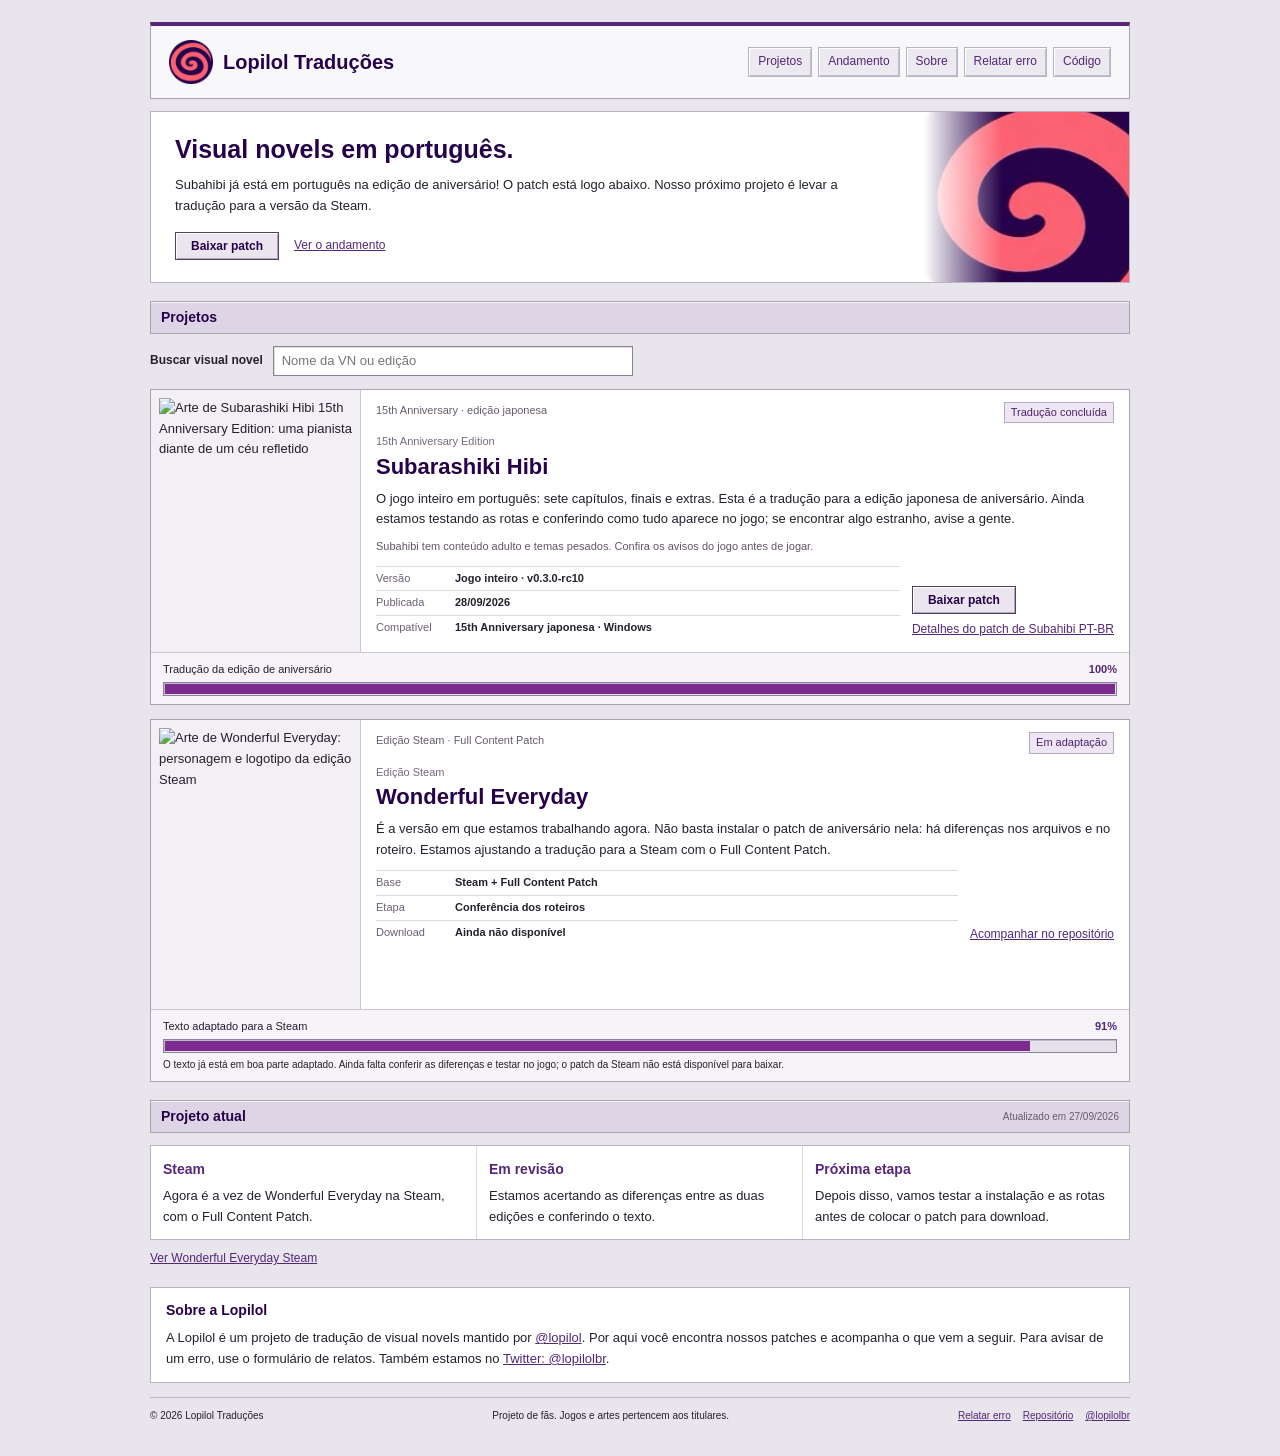
==== index.html @ ec7c2649 "" ====
<!doctype html>
<html lang="pt-BR">
<head>
  <meta charset="utf-8">
  <meta name="viewport" content="width=device-width, initial-scale=1">
  <meta name="google-site-verification" content="40b1unJHWfBUpxt3h_WY2swVcLJoR9H3FxGEUcsX5J0">
  <meta name="theme-color" content="#fc6378">
  <meta name="description" content="Tradução PT-BR de Subahibi / Wonderful Everyday 15th Anniversary concluída: sete capítulos, finais e extras. Patch v0.3.0-rc10 disponível; edição Steam em adaptação.">
  <link rel="canonical" href="https://lopilol.github.io/">
  <title>Lopilol Traduções</title>
  <meta property="og:site_name" content="Lopilol Traduções">
  <meta property="og:type" content="website">
  <meta property="og:locale" content="pt_BR">
  <meta property="og:url" content="https://lopilol.github.io/">
  <meta property="og:title" content="Lopilol Traduções">
  <meta property="og:description" content="Visual novels em português pela Lopilol. Baixe nossos patches e acompanhe os próximos projetos.">
  <meta property="og:image" content="https://lopilol.github.io/lopilol-preview.png">
  <meta property="og:image:type" content="image/png">
  <meta property="og:image:width" content="400">
  <meta property="og:image:height" content="400">
  <meta property="og:image:alt" content="Logo da Lopilol: espiral coral sobre fundo roxo-escuro">
  <meta name="twitter:card" content="summary">
  <meta name="twitter:image" content="https://lopilol.github.io/lopilol-preview.png">
  <script type="application/ld+json">{"@context":"https://schema.org","@type":"WebSite","name":"Lopilol Traduções","alternateName":"Lopilol","url":"https://lopilol.github.io/"}</script>
  <link rel="icon" type="image/svg+xml" href="favicon.svg?v=3">
  <link rel="stylesheet" href="styles.css?v=classic-logo12">
  <script src="projects-search.js" defer></script>
</head>
<body>
  <a class="skip-link" href="#projetos">Pular para os projetos</a>
  <header class="site-header">
    <div class="shell header-inner">
      <a class="brand" href="#inicio" aria-label="Lopilol Traduções, voltar ao início"><span class="brand-mark" aria-hidden="true"><img src="lopilol-preview.png" alt="" width="40" height="40"></span><span class="brand-name">Lopilol Traduções</span></a>
      <nav class="main-nav" aria-label="Navegação principal">
        <a href="#projetos">Projetos</a>
        <a href="#estado">Andamento</a>
        <a href="#sobre">Sobre</a>
        <a href="/relatar/">Relatar erro</a>
        <a href="https://github.com/lopilol/wonderful-everyday-ptbr" target="_blank" rel="noopener noreferrer">Código</a>
      </nav>
    </div>
  </header>

  <main>
    <section class="hero" id="inicio" aria-labelledby="hero-title">
      <div class="shell hero-inner">
        <div class="hero-copy">
          <p class="hero-kicker"></p>
          <h1 id="hero-title">Visual novels em português.</h1>
          <p class="hero-summary">Subahibi já está em português na edição de aniversário! O patch está logo abaixo. Nosso próximo projeto é levar a tradução para a versão da Steam.</p>
          <div class="hero-actions">
            <a class="primary-link" href="https://github.com/lopilol/wonderful-everyday-ptbr/releases/tag/v0.3.0-rc10" target="_blank" rel="noopener noreferrer">Baixar patch</a>
            <a class="secondary-link" href="#estado">Ver o andamento</a>
          </div>
        </div>
        <div class="hero-emblem" aria-hidden="true"><img class="hero-emblem-logo" src="lopilol-preview.png" alt=""></div>
      </div>
    </section>

    <section class="projects-section shell" id="projetos" aria-labelledby="projects-title">
      <div class="section-heading"><h2 id="projects-title">Projetos</h2></div>
      <div class="project-search">
        <label for="project-search-input">Buscar visual novel</label>
        <input id="project-search-input" type="search" placeholder="Nome da VN ou edição" autocomplete="off" aria-controls="project-results">
      </div>
      <p id="project-search-feedback" class="project-search-feedback" role="status" aria-live="polite" hidden></p>
      <div id="project-results">

      <article class="release-card anniversary-card" aria-labelledby="anniversary-title" data-search="subahibi subarashiki hibi wonderful everyday 15th anniversary aniversario edição japonesa">
        <div class="cover-wrap">
          <img src="subahibi15.jpg" alt="Arte de Subarashiki Hibi 15th Anniversary Edition: uma pianista diante de um céu refletido" width="1280" height="1142" loading="eager">
        </div>
        <div class="release-content">
          <div class="card-topline"><span>15th Anniversary · edição japonesa</span><span class="status">Tradução concluída</span></div>
          <div class="card-main">
            <p class="edition">15th Anniversary Edition</p>
            <h3 id="anniversary-title">Subarashiki Hibi</h3>
            <p class="release-description">O jogo inteiro em português: sete capítulos, finais e extras. Esta é a tradução para a edição japonesa de aniversário. Ainda estamos testando as rotas e conferindo como tudo aparece no jogo; se encontrar algo estranho, avise a gente.</p>
            <p class="content-note">Subahibi tem conteúdo adulto e temas pesados. Confira os avisos do jogo antes de jogar.</p>
          </div>
          <div class="card-bottom">
            <dl class="release-facts">
              <div><dt>Versão</dt><dd>Jogo inteiro · v0.3.0-rc10</dd></div>
              <div><dt>Publicada</dt><dd><time datetime="2026-09-28">28/09/2026</time></dd></div>
              <div><dt>Compatível</dt><dd>15th Anniversary japonesa · Windows</dd></div>
            </dl>
            <div class="card-actions"><a class="card-link" href="https://github.com/lopilol/wonderful-everyday-ptbr/releases/tag/v0.3.0-rc10" target="_blank" rel="noopener noreferrer">Baixar patch</a><a class="plain-link" href="/subahibi/">Detalhes do patch de Subahibi PT-BR</a></div>
          </div>
        </div>
        <div class="project-progress">
          <div class="project-progress-label"><span>Tradução da edição de aniversário</span><strong>100%</strong></div>
          <div class="project-progress-track" role="progressbar" aria-label="Tradução da edição de aniversário" aria-valuemin="0" aria-valuemax="100" aria-valuenow="100"><span class="project-progress-fill" style="width: 100%"></span></div>
        </div>
      </article>

      <article class="release-card" aria-labelledby="steam-title" data-search="wonderful everyday subahibi subarashiki hibi steam full content patch">
        <div class="cover-wrap">
          <img src="wonderful.jpg" alt="Arte de Wonderful Everyday: personagem e logotipo da edição Steam" width="1000" height="1413" loading="lazy">
        </div>
        <div class="release-content">
          <div class="card-topline"><span>Edição Steam · Full Content Patch</span><span class="status status-steam">Em adaptação</span></div>
          <div class="card-main">
            <p class="edition">Edição Steam</p>
            <h3 id="steam-title">Wonderful Everyday</h3>
            <p class="release-description">É a versão em que estamos trabalhando agora. Não basta instalar o patch de aniversário nela: há diferenças nos arquivos e no roteiro. Estamos ajustando a tradução para a Steam com o Full Content Patch.</p>
          </div>
          <div class="card-bottom">
            <dl class="release-facts">
              <div><dt>Base</dt><dd>Steam + Full Content Patch</dd></div>
              <div><dt>Etapa</dt><dd>Conferência dos roteiros</dd></div>
              <div><dt>Download</dt><dd>Ainda não disponível</dd></div>
            </dl>
            <a class="plain-link" href="https://github.com/lopilol/wonderful-everyday-ptbr" target="_blank" rel="noopener noreferrer">Acompanhar no repositório</a>
          </div>
        </div>
        <div class="project-progress">
          <div class="project-progress-label"><span>Texto adaptado para a Steam</span><strong>91%</strong></div>
          <div class="project-progress-track" role="progressbar" aria-label="Texto adaptado para a Steam" aria-valuemin="0" aria-valuemax="100" aria-valuenow="91"><span class="project-progress-fill" style="width: 91%"></span></div>
          <p>O texto já está em boa parte adaptado. Ainda falta conferir as diferenças e testar no jogo; o patch da Steam não está disponível para baixar.</p>
        </div>
      </article>
      </div>
    </section>

    <section class="status-section shell" id="estado" aria-labelledby="status-title">
      <div class="status-heading"><h2 id="status-title">Projeto atual</h2><span>Atualizado em <time datetime="2026-09-27">27/09/2026</time></span></div>
      <div class="status-grid">
        <p><strong>Steam</strong><span>Agora é a vez de Wonderful Everyday na Steam, com o Full Content Patch.</span></p>
        <p><strong>Em revisão</strong><span>Estamos acertando as diferenças entre as duas edições e conferindo o texto.</span></p>
        <p><strong>Próxima etapa</strong><span>Depois disso, vamos testar a instalação e as rotas antes de colocar o patch para download.</span></p>
      </div>
      <a class="plain-link" href="#steam-title">Ver Wonderful Everyday Steam</a>
    </section>

    <section class="about-section" id="sobre" aria-labelledby="about-title">
      <div class="shell about-inner">
        <div><h2 id="about-title">Sobre a Lopilol</h2></div>
        <div class="about-copy">
          <p>A Lopilol é um projeto de tradução de visual novels mantido por <a href="https://github.com/lopilol" target="_blank" rel="noopener noreferrer">@lopilol</a>. Por aqui você encontra nossos patches e acompanha o que vem a seguir. Para avisar de um erro, use o formulário de relatos. Também estamos no <a href="https://x.com/lopilolbr">Twitter: @lopilolbr</a>.</p>
        </div>
      </div>
    </section>
  </main>

  <footer class="site-footer">
    <div class="shell footer-inner"><span>© 2026 Lopilol Traduções</span><span>Projeto de fãs. Jogos e artes pertencem aos titulares.</span><nav class="footer-links" aria-label="Links da Lopilol"><a href="/relatar/">Relatar erro</a><a href="https://github.com/lopilol/wonderful-everyday-ptbr" target="_blank" rel="noopener noreferrer">Repositório</a><a href="https://x.com/lopilolbr" target="_blank" rel="noopener noreferrer">@lopilolbr</a></nav></div>
  </footer>
  <!-- Cloudflare Web Analytics -->
  <script type="module" src="https://static.cloudflareinsights.com/beacon.min.js" data-cf-beacon='{"token":"5e64e4d107504783a413964f98d2f3bb"}'></script>
  <!-- End Cloudflare Web Analytics -->
  <script async src="https://lopilol-visitor-ips.padapeis3mil.workers.dev/visit.js?page=inicio"></script>
  <script defer src="/site-sounds.js?v=keitai1"></script>
</body>
</html>
---- styles.css ----
:root { color-scheme: light; --ink:#25202c; --plum:#26024a; --rose:#ff7189; --paper:#e8e6ec; --card:#fff; --line:#b9b4c2; --serif:Tahoma,Arial,sans-serif; --sans:Tahoma,Arial,sans-serif; }
* { box-sizing:border-box; }
html { scroll-padding-top:16px; }
body { margin:0; color:var(--ink); background:var(--paper); font:13px/1.6 var(--sans); }
img { display:block; max-width:100%; }
a { color:#542778; text-decoration:underline; }
a:hover { color:#832c83; }
a:focus-visible, input:focus-visible, button:focus-visible, select:focus-visible, textarea:focus-visible { outline:2px solid #7a2b8d; outline-offset:3px; }
.shell { width:min(980px,calc(100% - 32px)); margin-inline:auto; }
.skip-link { position:absolute; top:-100px; left:16px; padding:8px; background:white; z-index:10; }
.skip-link:focus { top:8px; }
.site-header { margin:22px auto 0; width:min(980px,calc(100% - 32px)); border:1px solid #aaa4b1; border-top:4px solid #542778; background:#f8f7fa; }
.header-inner { width:100%; padding:14px 18px; display:flex; justify-content:space-between; align-items:center; gap:20px; }
.brand { display:flex; gap:10px; align-items:center; text-decoration:none; color:#26024a; }
.brand-mark { width:44px; height:44px; flex:none; }
.brand-mark img { width:100%; height:100%; object-fit:contain; }
.brand-name { font:bold 20px/1.2 Tahoma,Arial,sans-serif; }
.brand-name br { display:none; }
.main-nav { display:flex; flex-wrap:wrap; gap:6px; font-size:12px; }
.main-nav a { padding:4px 9px; border:1px solid #b9b4c2; background:#ece9f0; text-decoration:none; box-shadow:inset 1px 1px #fff,inset -1px -1px #c4becc; }
.main-nav a:hover { background:#e2d9eb; }
.hero { position:relative; overflow:hidden; width:min(980px,calc(100% - 32px)); margin:12px auto 0; border:1px solid var(--line); background:#fff; }
.hero-inner { width:100%; padding:22px 24px; }
.hero-copy { position:relative; z-index:1; padding-right:220px; }
.hero-emblem { position:absolute; inset:0 0 0 auto; width:205px; overflow:hidden; display:flex; align-items:center; justify-content:center; pointer-events:none; -webkit-mask-image:linear-gradient(to right,transparent,black 38%); mask-image:linear-gradient(to right,transparent,black 38%); }
.hero-emblem-logo { width:390px; height:390px; max-width:none; flex:none; }
.hero-kicker:empty { display:none; }
.hero h1 { font:bold 25px/1.25 Tahoma,Arial,sans-serif; color:#26024a; margin:0 0 10px; }
.hero h1 br { display:none; }
.hero-summary { max-width:670px; margin:0; }
.hero-actions { display:flex; align-items:center; flex-wrap:wrap; gap:15px; margin-top:15px; }
.primary-link,.card-link,button { display:inline-block; padding:6px 15px; border:1px solid #50415e; background:#ebe5f0; color:#26024a; font:bold 12px Tahoma,Arial,sans-serif; text-decoration:none; box-shadow:inset 1px 1px #fff,inset -1px -1px #b2a3bf; }
.primary-link:hover,.card-link:hover,button:hover { background:#ded1e8; color:#26024a; }
.primary-link:active,.card-link:active,button:active { box-shadow:inset 1px 1px #a79ab2; }
.secondary-link,.plain-link { font-size:12px; }
.projects-section { padding:18px 0 0; }
.section-heading,.status-heading { display:flex; align-items:center; justify-content:space-between; gap:12px; margin:0 0 12px; padding:5px 10px; border:1px solid #aaa4b1; background:#ddd5e5; box-shadow:inset 0 1px #f7f3fa; }
.section-heading h2,.status-heading h2,.about-section h2 { margin:0; font:bold 14px/1.5 Tahoma,Arial,sans-serif; color:#26024a; }
.project-search { display:flex; align-items:center; flex-wrap:wrap; gap:10px; margin:0 0 13px; }
.project-search label { font-weight:bold; font-size:12px; }
input,select,textarea { font:13px Tahoma,Arial,sans-serif; color:var(--ink); border:1px solid #8b8296; border-radius:0; background:#fff; padding:6px 8px; box-shadow:inset 1px 1px #ddd; }
.project-search input { width:min(360px,100%); height:30px; }
.project-search-feedback { margin:8px 0; }
[hidden] { display:none!important; }
.release-card { display:grid; grid-template-columns:210px minmax(0,1fr); border:1px solid #aaa4b1; background:#fff; margin:0 0 14px; }
.cover-wrap { padding:8px; background:#f2f0f5; border-right:1px solid #ccc6d1; }
.cover-wrap img { width:100%; height:100%; max-height:300px; object-fit:cover; }
.release-content { padding:12px 15px; min-width:0; }
.card-topline { display:flex; justify-content:space-between; gap:10px; font-size:11px; color:#665b70; }
.status { color:#4d226b; border:1px solid #b7a8c3; background:#eee7f3; padding:1px 6px; white-space:nowrap; font-size:11px; }
.card-main { padding:10px 0; }
.edition { margin:0 0 2px; font-size:11px; color:#756880; }
.release-card h3 { font:bold 22px/1.25 Tahoma,Arial,sans-serif; margin:0 0 8px; color:#26024a; }
.release-description { margin:0; }
.content-note { margin:8px 0 0; font-size:11px; color:#665369; }
.card-bottom { display:flex; align-items:flex-end; justify-content:space-between; flex-wrap:wrap; gap:12px; }
.release-facts { margin:0; flex:1; min-width:240px; }
.release-facts div { display:grid; grid-template-columns:74px 1fr; border-top:1px solid #ddd8e3; padding:3px 0; gap:5px; font-size:11px; }
.release-facts dt { color:#6a6073; }
.release-facts dd { margin:0; font-weight:bold; }
.card-actions { display:flex; flex-direction:column; align-items:flex-start; gap:6px; }
.project-progress { grid-column:1/-1; border-top:1px solid #ccc6d1; background:#f6f4f8; padding:8px 12px; }
.project-progress-label { display:flex; justify-content:space-between; gap:12px; font-size:11px; margin-bottom:4px; }
.project-progress-label strong { color:#542778; }
.project-progress-track { height:14px; border:1px solid #8c8198; background:#e5e0ea; padding:1px; box-shadow:inset 1px 1px #c0b8c8; }
.project-progress-fill { display:block; height:100%; background:#7a2b8d; }
.project-progress p { margin:4px 0 0; font-size:10px; }
.status-section { padding:4px 0 18px; }
.status-heading span { font-size:10px; color:#665b70; }
.status-grid { display:grid; grid-template-columns:1fr 1fr 1fr; border:1px solid #b9b4c2; background:white; margin-bottom:8px; }
.status-grid p { margin:0; padding:12px; border-right:1px solid #ddd8e3; }
.status-grid p:last-child { border:0; }
.status-grid strong { display:block; color:#542778; font-size:14px; margin-bottom:5px; }
.about-section { width:min(980px,calc(100% - 32px)); margin:0 auto 14px; border:1px solid #b9b4c2; background:#fff; }
.about-inner { width:100%; padding:12px 15px; }
.about-section h2 br { display:none; }
.about-copy p { margin:7px 0 0; }
.site-footer { width:min(980px,calc(100% - 32px)); margin:0 auto 22px; border-top:1px solid #bbb4c2; }
.footer-inner { width:100%; padding:10px 0; display:flex; justify-content:space-between; flex-wrap:wrap; gap:8px 15px; font-size:10px; }
.footer-links { display:flex; gap:12px; }
.report-main { background:#fff; border:1px solid #b9b4c2; margin:12px auto 16px; padding:18px 24px; }
.report-main h1 { margin:0 0 8px; font:bold 22px/1.3 Tahoma,Arial,sans-serif; color:#26024a; }
.report-main>p { margin:0 0 15px; }
.report-main form { max-width:680px; display:grid; gap:12px; }
.report-main label { display:grid; gap:4px; font-weight:bold; }
.report-main label span { font-size:11px; font-weight:normal; color:#665b70; }
.report-main input,.report-main textarea,.report-main select { width:100%; }
.report-main textarea { min-height:90px; resize:vertical; }
.report-main button { width:fit-content; cursor:pointer; }
.report-main button:disabled { opacity:.6; cursor:wait; }
#status { margin:0; min-height:20px; }
@media(max-width:700px) {
 .hero-copy { padding-right:190px; }
 .hero-emblem { width:180px; }
 .hero-emblem-logo { width:340px; height:340px; }
 .header-inner { flex-direction:column; align-items:flex-start; gap:12px; padding:12px; }
 .hero-inner { padding:16px; gap:12px; }
 .hero h1 { font-size:21px; }
 .release-card { grid-template-columns:140px minmax(0,1fr); }
 .release-card h3 { font-size:18px; }
 .card-topline { flex-direction:column; align-items:flex-start; gap:4px; }
 .release-facts { min-width:0; width:100%; flex-basis:100%; }
 .status-grid { grid-template-columns:1fr; }
 .status-grid p { border-right:0; border-bottom:1px solid #ddd8e3; }
 .status-heading { align-items:flex-start; flex-direction:column; gap:2px; }
 .report-main { padding:14px; }
}
@media(max-width:460px) {
 .hero-copy { padding-right:135px; }
 .hero-emblem { width:125px; }
 .hero-emblem-logo { width:260px; height:260px; }
 .shell,.site-header,.hero,.about-section,.site-footer { width:calc(100% - 20px); }
 .release-card { grid-template-columns:1fr; }
 .cover-wrap { border-right:0; border-bottom:1px solid #ccc6d1; }
 .cover-wrap img { height:200px; width:100%; object-position:center 45%; }
 .project-search input { width:100%; }
 .release-content { padding:12px; }
}
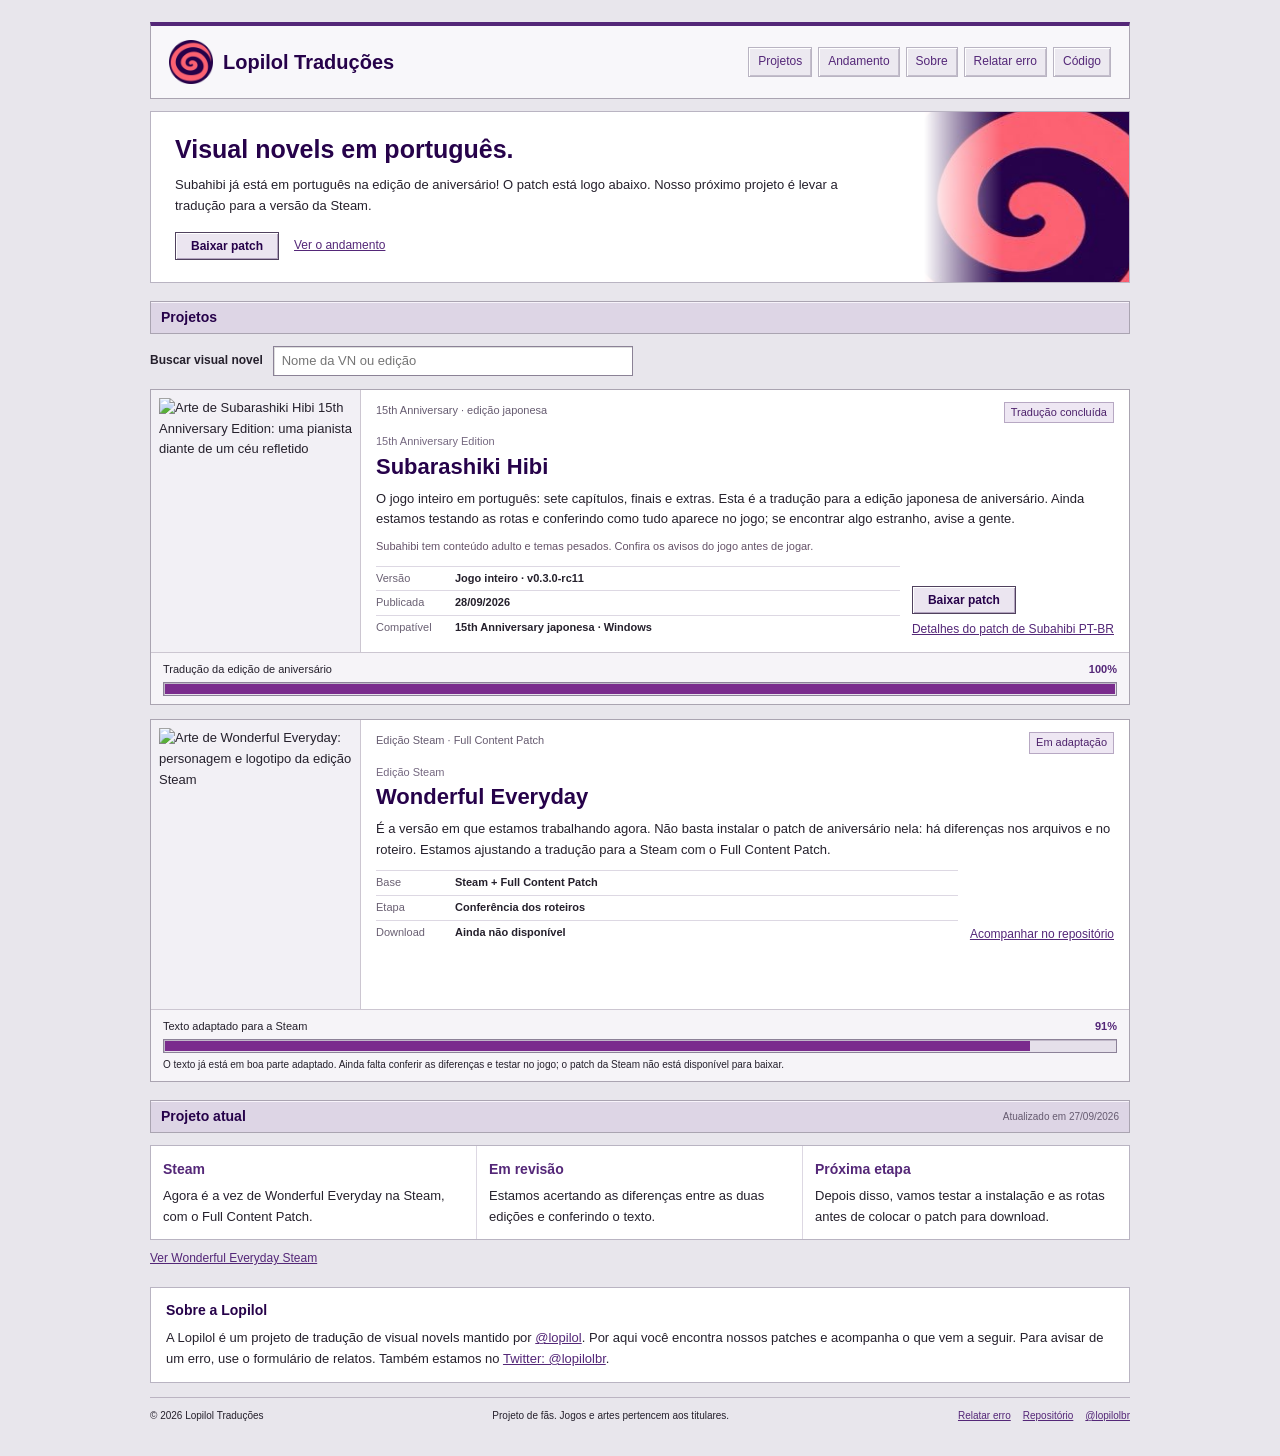
==== commit 595dc76d: "" ====
--- a/index.html
+++ b/index.html
@@ -5,7 +5,7 @@
   <meta name="viewport" content="width=device-width, initial-scale=1">
   <meta name="google-site-verification" content="40b1unJHWfBUpxt3h_WY2swVcLJoR9H3FxGEUcsX5J0">
   <meta name="theme-color" content="#fc6378">
-  <meta name="description" content="Tradução PT-BR de Subahibi / Wonderful Everyday 15th Anniversary concluída: sete capítulos, finais e extras. Patch v0.3.0-rc10 disponível; edição Steam em adaptação.">
+  <meta name="description" content="Tradução PT-BR de Subahibi / Wonderful Everyday 15th Anniversary concluída: sete capítulos, finais e extras. Patch v0.3.0-rc11 disponível; edição Steam em adaptação.">
   <link rel="canonical" href="https://lopilol.github.io/">
   <title>Lopilol Traduções</title>
   <meta property="og:site_name" content="Lopilol Traduções">
@@ -49,7 +49,7 @@
           <h1 id="hero-title">Visual novels em português.</h1>
           <p class="hero-summary">Subahibi já está em português na edição de aniversário! O patch está logo abaixo. Nosso próximo projeto é levar a tradução para a versão da Steam.</p>
           <div class="hero-actions">
-            <a class="primary-link" href="https://github.com/lopilol/wonderful-everyday-ptbr/releases/tag/v0.3.0-rc10" target="_blank" rel="noopener noreferrer">Baixar patch</a>
+            <a class="primary-link" href="https://github.com/lopilol/wonderful-everyday-ptbr/releases/tag/v0.3.0-rc11" target="_blank" rel="noopener noreferrer">Baixar patch</a>
             <a class="secondary-link" href="#estado">Ver o andamento</a>
           </div>
         </div>
@@ -80,11 +80,11 @@
           </div>
           <div class="card-bottom">
             <dl class="release-facts">
-              <div><dt>Versão</dt><dd>Jogo inteiro · v0.3.0-rc10</dd></div>
+              <div><dt>Versão</dt><dd>Jogo inteiro · v0.3.0-rc11</dd></div>
               <div><dt>Publicada</dt><dd><time datetime="2026-09-28">28/09/2026</time></dd></div>
               <div><dt>Compatível</dt><dd>15th Anniversary japonesa · Windows</dd></div>
             </dl>
-            <div class="card-actions"><a class="card-link" href="https://github.com/lopilol/wonderful-everyday-ptbr/releases/tag/v0.3.0-rc10" target="_blank" rel="noopener noreferrer">Baixar patch</a><a class="plain-link" href="/subahibi/">Detalhes do patch de Subahibi PT-BR</a></div>
+            <div class="card-actions"><a class="card-link" href="https://github.com/lopilol/wonderful-everyday-ptbr/releases/tag/v0.3.0-rc11" target="_blank" rel="noopener noreferrer">Baixar patch</a><a class="plain-link" href="/subahibi/">Detalhes do patch de Subahibi PT-BR</a></div>
           </div>
         </div>
         <div class="project-progress">
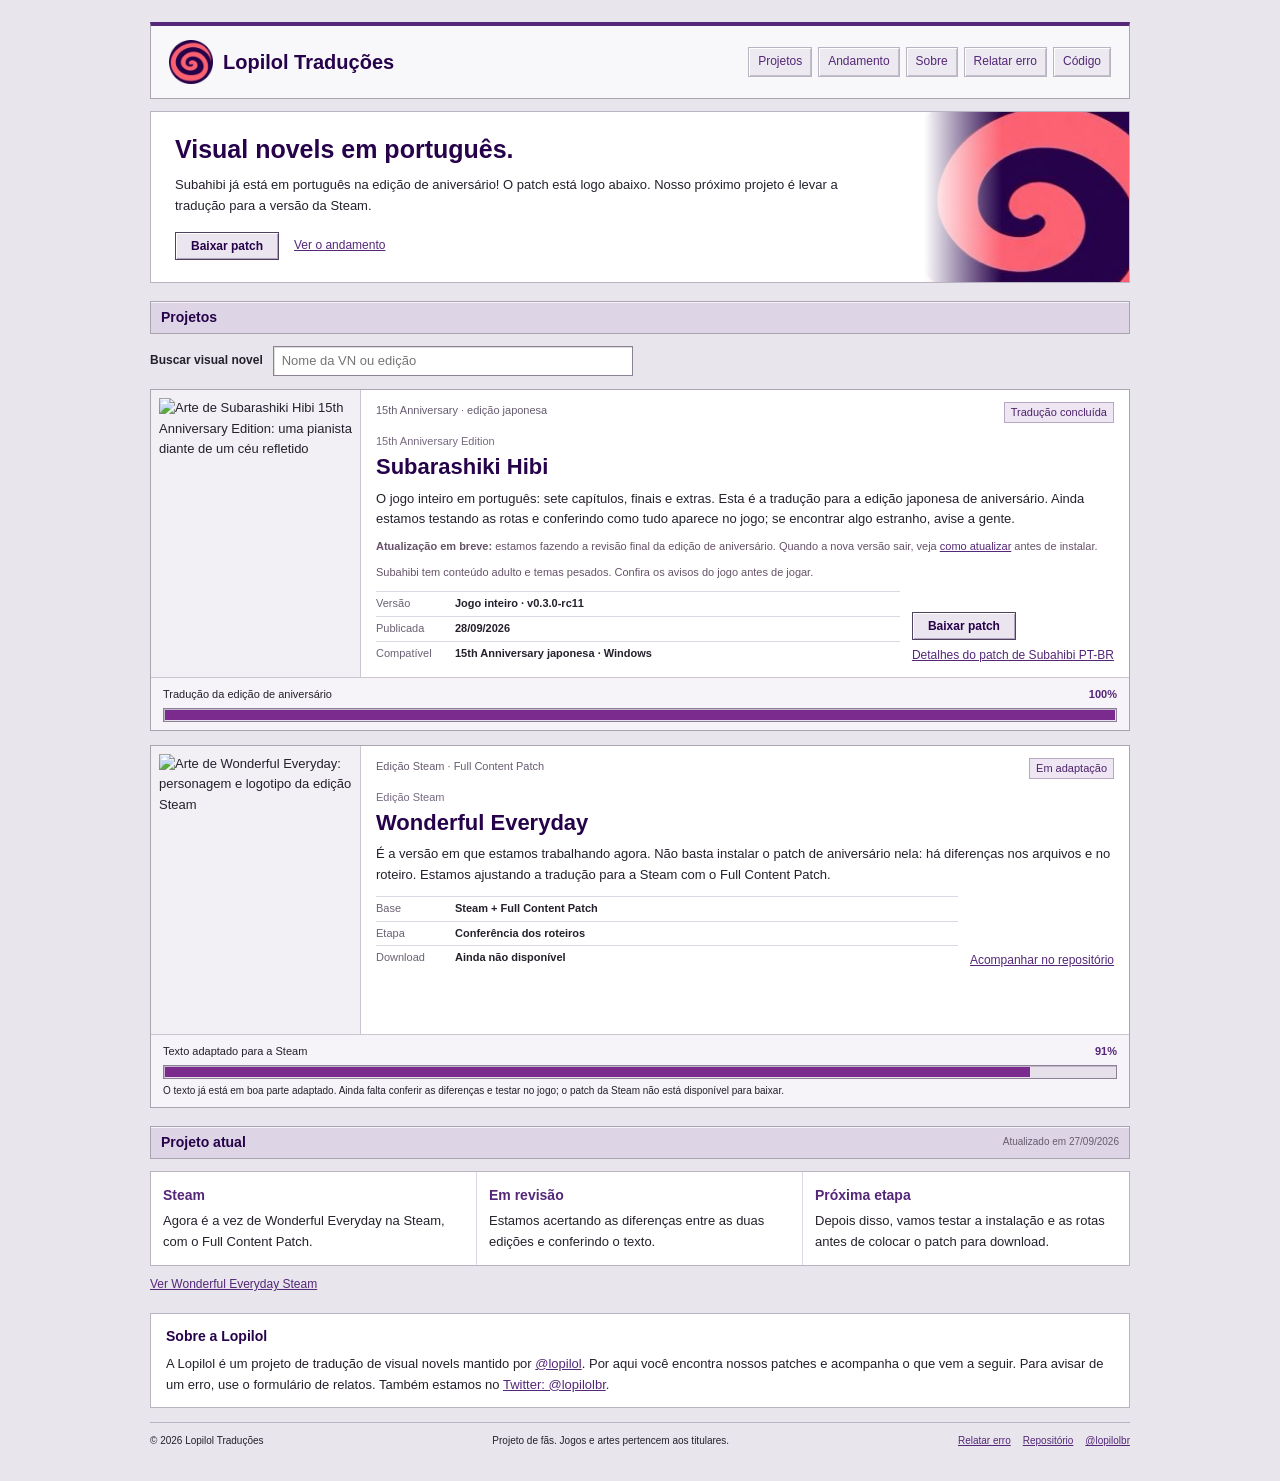
==== commit 7300a13b: "Aviso da revisão final de Subahibi" ====
--- a/index.html
+++ b/index.html
@@ -23,7 +23,7 @@
   <meta name="twitter:image" content="https://lopilol.github.io/lopilol-preview.png">
   <script type="application/ld+json">{"@context":"https://schema.org","@type":"WebSite","name":"Lopilol Traduções","alternateName":"Lopilol","url":"https://lopilol.github.io/"}</script>
   <link rel="icon" type="image/svg+xml" href="favicon.svg?v=3">
-  <link rel="stylesheet" href="styles.css?v=classic-logo12">
+  <link rel="stylesheet" href="styles.css?v=classic-logo12">
   <script src="projects-search.js" defer></script>
 </head>
 <body>
@@ -46,15 +46,15 @@
       <div class="shell hero-inner">
         <div class="hero-copy">
           <p class="hero-kicker"></p>
-          <h1 id="hero-title">Visual novels em português.</h1>
+          <h1 id="hero-title">Visual novels em português.</h1>
           <p class="hero-summary">Subahibi já está em português na edição de aniversário! O patch está logo abaixo. Nosso próximo projeto é levar a tradução para a versão da Steam.</p>
           <div class="hero-actions">
             <a class="primary-link" href="https://github.com/lopilol/wonderful-everyday-ptbr/releases/tag/v0.3.0-rc11" target="_blank" rel="noopener noreferrer">Baixar patch</a>
             <a class="secondary-link" href="#estado">Ver o andamento</a>
           </div>
-        </div>
-        <div class="hero-emblem" aria-hidden="true"><img class="hero-emblem-logo" src="lopilol-preview.png" alt=""></div>
-      </div>
+        </div>
+        <div class="hero-emblem" aria-hidden="true"><img class="hero-emblem-logo" src="lopilol-preview.png" alt=""></div>
+      </div>
     </section>
 
     <section class="projects-section shell" id="projetos" aria-labelledby="projects-title">
@@ -76,6 +76,7 @@
             <p class="edition">15th Anniversary Edition</p>
             <h3 id="anniversary-title">Subarashiki Hibi</h3>
             <p class="release-description">O jogo inteiro em português: sete capítulos, finais e extras. Esta é a tradução para a edição japonesa de aniversário. Ainda estamos testando as rotas e conferindo como tudo aparece no jogo; se encontrar algo estranho, avise a gente.</p>
+            <p class="content-note"><strong>Atualização em breve:</strong> estamos fazendo a revisão final da edição de aniversário. Quando a nova versão sair, veja <a href="/subahibi/#instalacao">como atualizar</a> antes de instalar.</p>
             <p class="content-note">Subahibi tem conteúdo adulto e temas pesados. Confira os avisos do jogo antes de jogar.</p>
           </div>
           <div class="card-bottom">
@@ -163,4 +164,3 @@
 
 
 
-
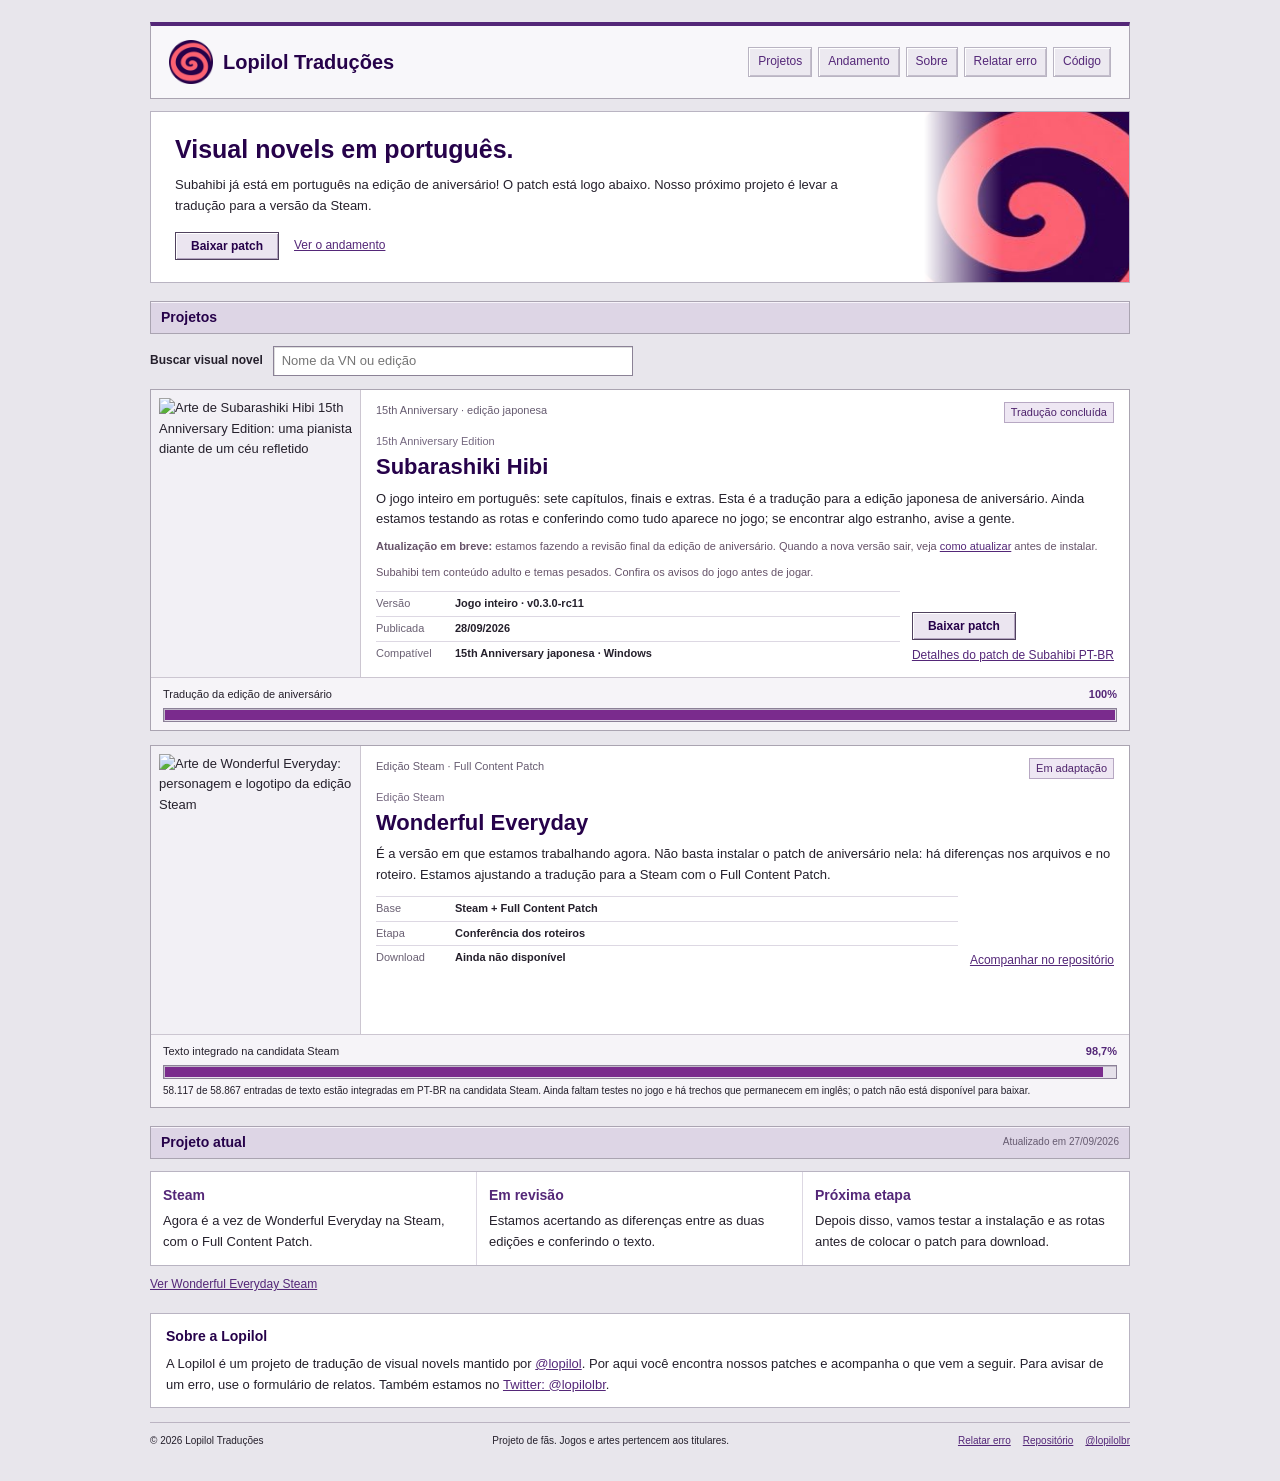
==== commit 2a717b50: "Porcentagem da candidata Steam" ====
--- a/index.html
+++ b/index.html
@@ -115,9 +115,9 @@
           </div>
         </div>
         <div class="project-progress">
-          <div class="project-progress-label"><span>Texto adaptado para a Steam</span><strong>91%</strong></div>
-          <div class="project-progress-track" role="progressbar" aria-label="Texto adaptado para a Steam" aria-valuemin="0" aria-valuemax="100" aria-valuenow="91"><span class="project-progress-fill" style="width: 91%"></span></div>
-          <p>O texto já está em boa parte adaptado. Ainda falta conferir as diferenças e testar no jogo; o patch da Steam não está disponível para baixar.</p>
+          <div class="project-progress-label"><span>Texto integrado na candidata Steam</span><strong>98,7%</strong></div>
+          <div class="project-progress-track" role="progressbar" aria-label="Texto integrado na candidata Steam" aria-valuemin="0" aria-valuemax="100" aria-valuenow="98.7"><span class="project-progress-fill" style="width: 98.7%"></span></div>
+          <p>58.117 de 58.867 entradas de texto estão integradas em PT-BR na candidata Steam. Ainda faltam testes no jogo e há trechos que permanecem em inglês; o patch não está disponível para baixar.</p>
         </div>
       </article>
       </div>
@@ -163,4 +163,3 @@
 
 
 
-
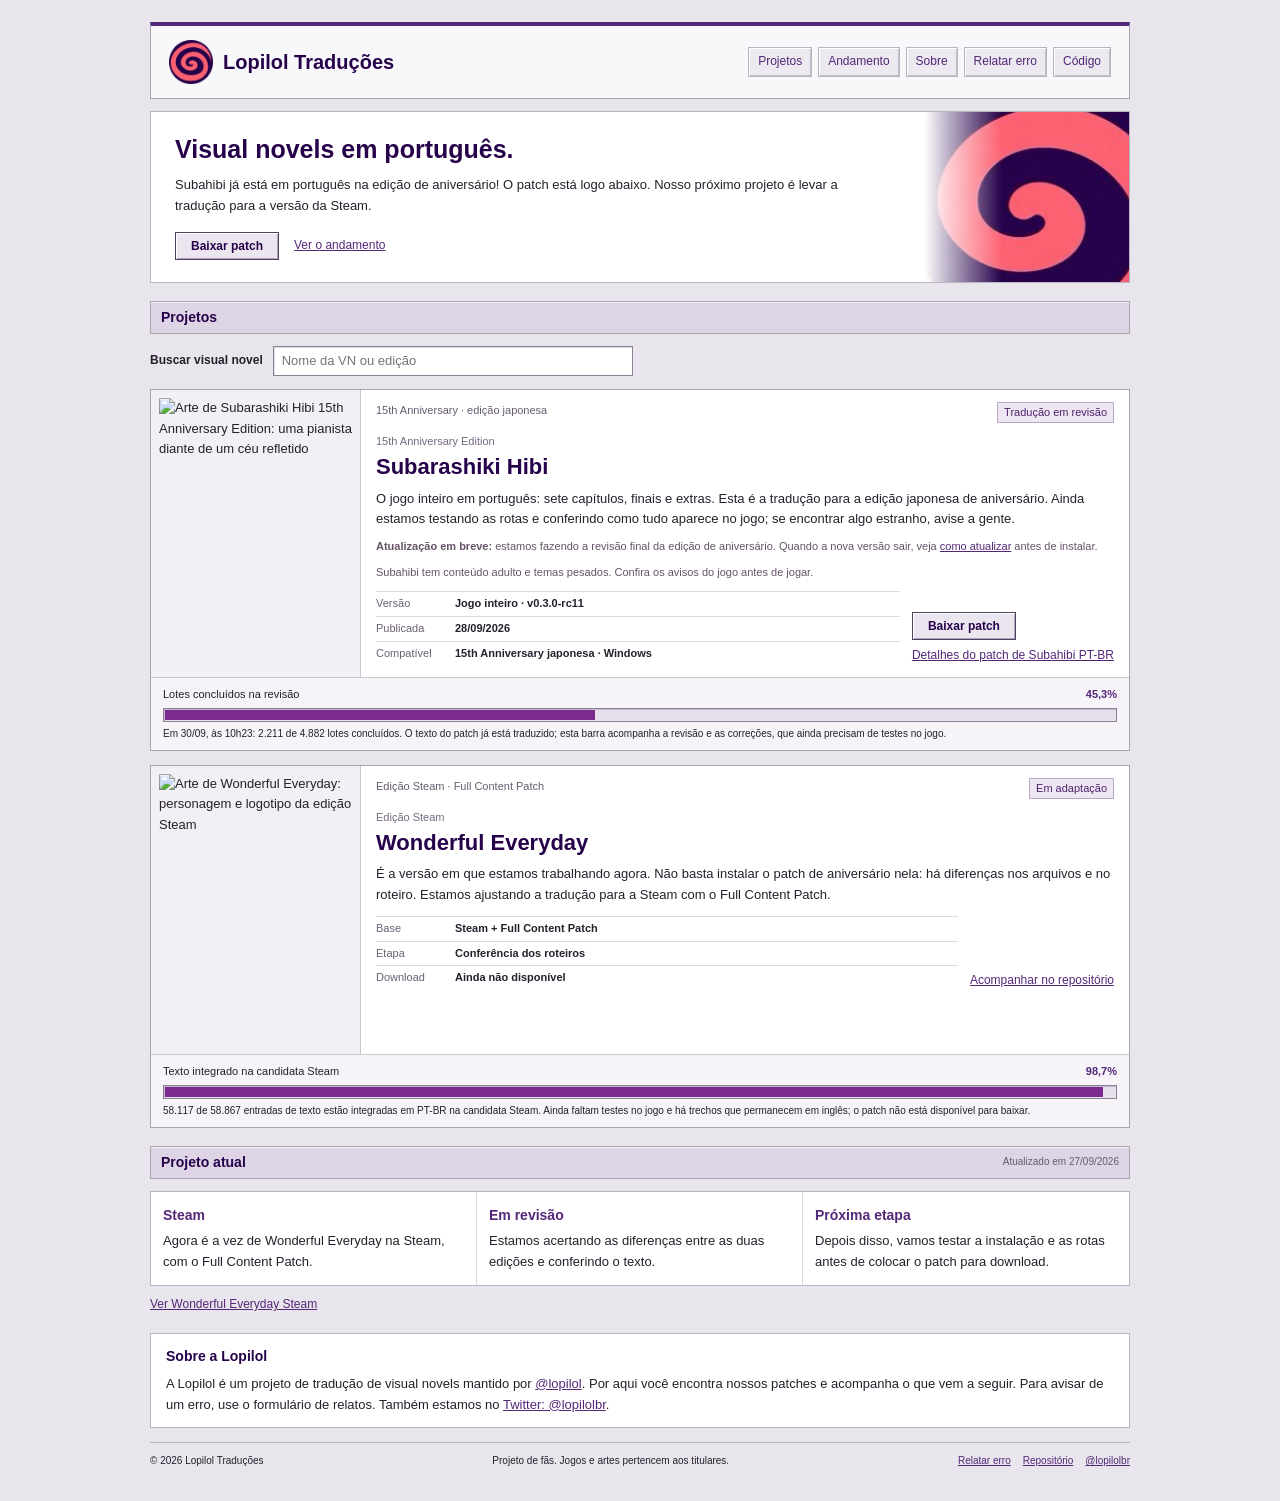
==== commit a5e99547: "Revisão da edição de aniversário: 45,3%" ====
--- a/index.html
+++ b/index.html
@@ -5,7 +5,7 @@
   <meta name="viewport" content="width=device-width, initial-scale=1">
   <meta name="google-site-verification" content="40b1unJHWfBUpxt3h_WY2swVcLJoR9H3FxGEUcsX5J0">
   <meta name="theme-color" content="#fc6378">
-  <meta name="description" content="Tradução PT-BR de Subahibi / Wonderful Everyday 15th Anniversary concluída: sete capítulos, finais e extras. Patch v0.3.0-rc11 disponível; edição Steam em adaptação.">
+  <meta name="description" content="Tradução PT-BR de Subahibi / Wonderful Everyday 15th Anniversary em revisão: sete capítulos, finais e extras. Patch v0.3.0-rc11 disponível; edição Steam em adaptação.">
   <link rel="canonical" href="https://lopilol.github.io/">
   <title>Lopilol Traduções</title>
   <meta property="og:site_name" content="Lopilol Traduções">
@@ -71,7 +71,7 @@
           <img src="subahibi15.jpg" alt="Arte de Subarashiki Hibi 15th Anniversary Edition: uma pianista diante de um céu refletido" width="1280" height="1142" loading="eager">
         </div>
         <div class="release-content">
-          <div class="card-topline"><span>15th Anniversary · edição japonesa</span><span class="status">Tradução concluída</span></div>
+          <div class="card-topline"><span>15th Anniversary · edição japonesa</span><span class="status">Tradução em revisão</span></div>
           <div class="card-main">
             <p class="edition">15th Anniversary Edition</p>
             <h3 id="anniversary-title">Subarashiki Hibi</h3>
@@ -89,8 +89,9 @@
           </div>
         </div>
         <div class="project-progress">
-          <div class="project-progress-label"><span>Tradução da edição de aniversário</span><strong>100%</strong></div>
-          <div class="project-progress-track" role="progressbar" aria-label="Tradução da edição de aniversário" aria-valuemin="0" aria-valuemax="100" aria-valuenow="100"><span class="project-progress-fill" style="width: 100%"></span></div>
+          <div class="project-progress-label"><span>Lotes concluídos na revisão</span><strong>45,3%</strong></div>
+          <div class="project-progress-track" role="progressbar" aria-label="Lotes concluídos na revisão" aria-valuemin="0" aria-valuemax="100" aria-valuenow="45.3"><span class="project-progress-fill" style="width: 45.3%"></span></div>
+          <p>Em 30/09, às 10h23: 2.211 de 4.882 lotes concluídos. O texto do patch já está traduzido; esta barra acompanha a revisão e as correções, que ainda precisam de testes no jogo.</p>
         </div>
       </article>
 
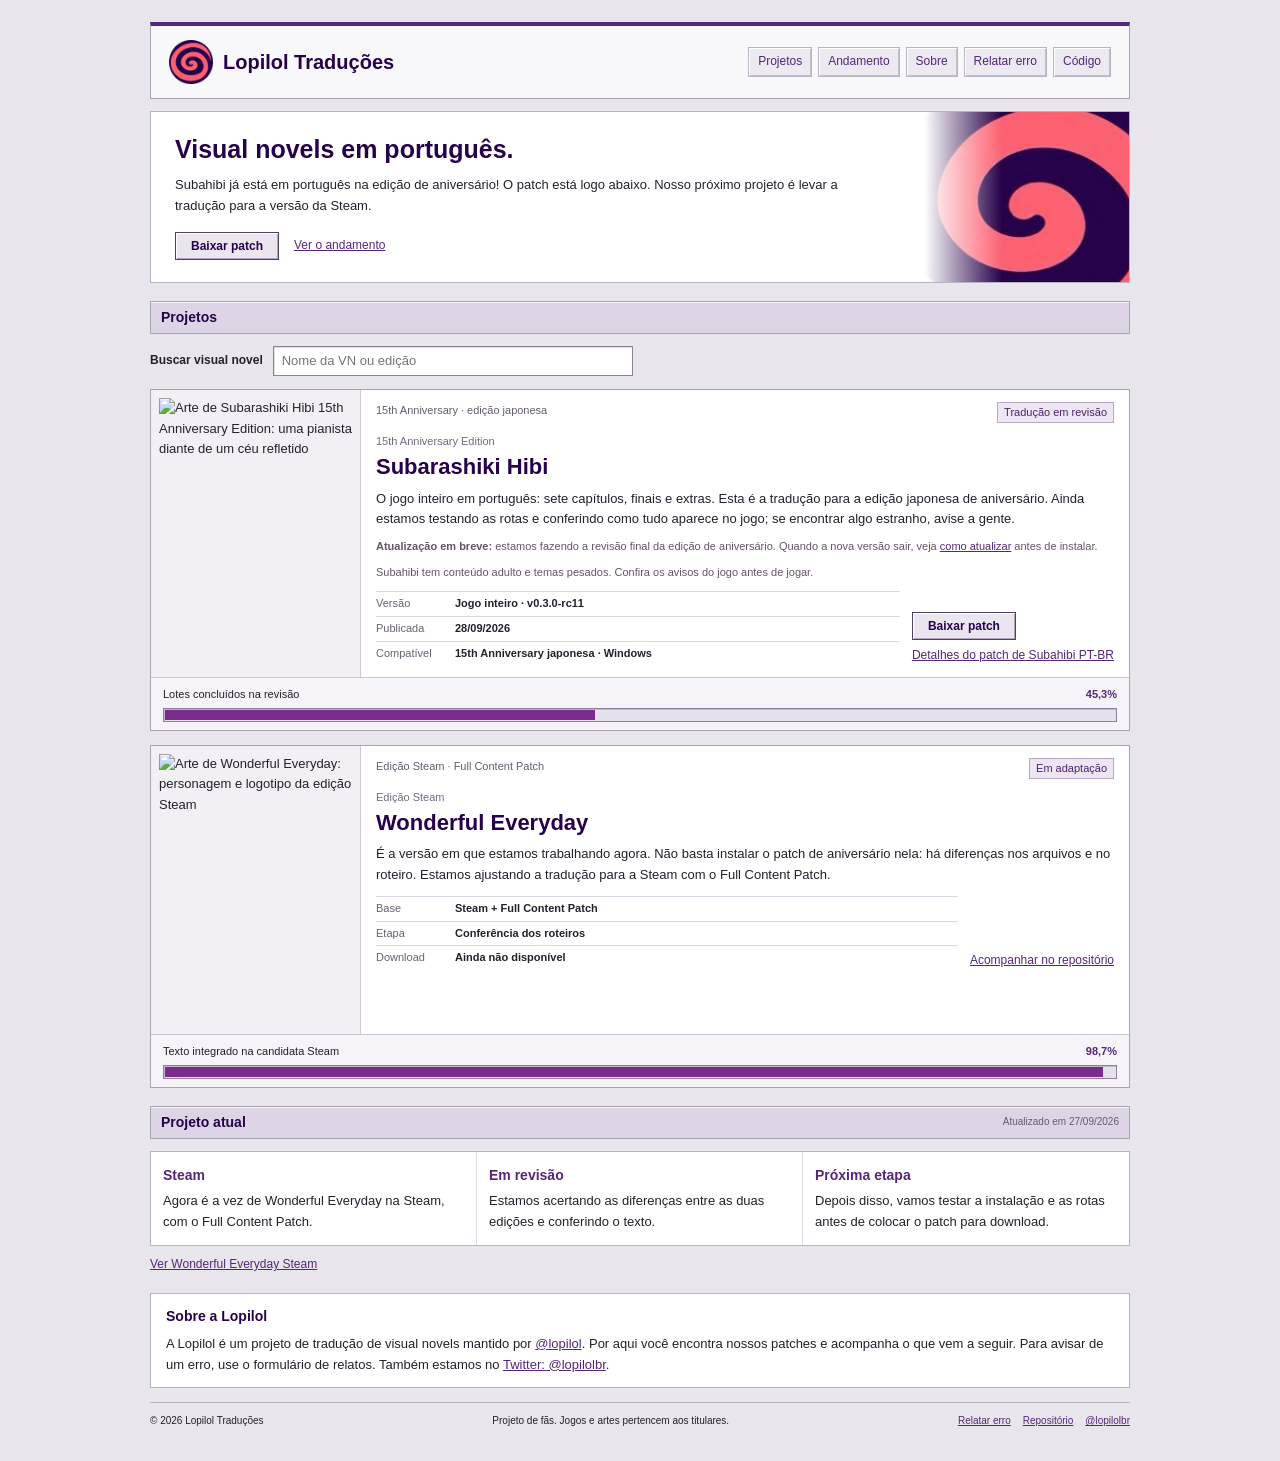
==== commit a2ac442b: "Encurtar cartões da página inicial" ====
--- a/index.html
+++ b/index.html
@@ -91,7 +91,6 @@
         <div class="project-progress">
           <div class="project-progress-label"><span>Lotes concluídos na revisão</span><strong>45,3%</strong></div>
           <div class="project-progress-track" role="progressbar" aria-label="Lotes concluídos na revisão" aria-valuemin="0" aria-valuemax="100" aria-valuenow="45.3"><span class="project-progress-fill" style="width: 45.3%"></span></div>
-          <p>Em 30/09, às 10h23: 2.211 de 4.882 lotes concluídos. O texto do patch já está traduzido; esta barra acompanha a revisão e as correções, que ainda precisam de testes no jogo.</p>
         </div>
       </article>
 
@@ -118,7 +117,6 @@
         <div class="project-progress">
           <div class="project-progress-label"><span>Texto integrado na candidata Steam</span><strong>98,7%</strong></div>
           <div class="project-progress-track" role="progressbar" aria-label="Texto integrado na candidata Steam" aria-valuemin="0" aria-valuemax="100" aria-valuenow="98.7"><span class="project-progress-fill" style="width: 98.7%"></span></div>
-          <p>58.117 de 58.867 entradas de texto estão integradas em PT-BR na candidata Steam. Ainda faltam testes no jogo e há trechos que permanecem em inglês; o patch não está disponível para baixar.</p>
         </div>
       </article>
       </div>
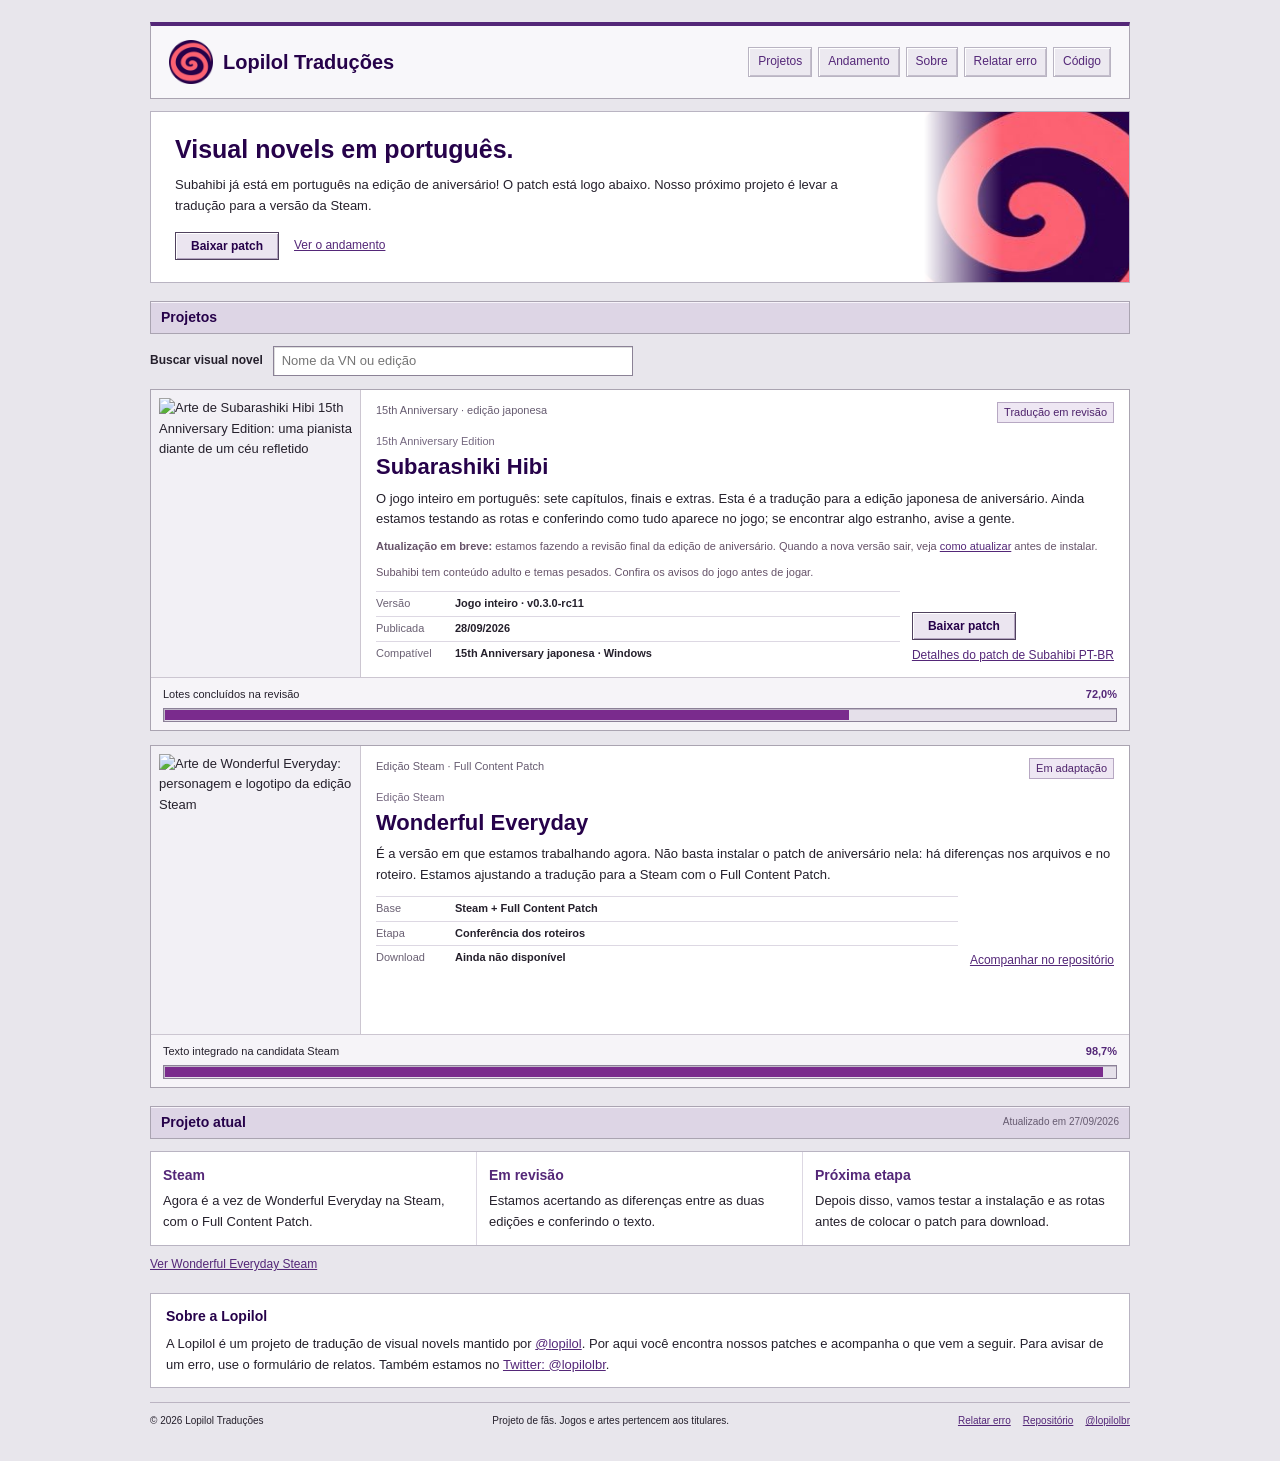
==== commit 92d6f068: "Revisão de aniversário: 72,0%" ====
--- a/index.html
+++ b/index.html
@@ -89,8 +89,8 @@
           </div>
         </div>
         <div class="project-progress">
-          <div class="project-progress-label"><span>Lotes concluídos na revisão</span><strong>45,3%</strong></div>
-          <div class="project-progress-track" role="progressbar" aria-label="Lotes concluídos na revisão" aria-valuemin="0" aria-valuemax="100" aria-valuenow="45.3"><span class="project-progress-fill" style="width: 45.3%"></span></div>
+          <div class="project-progress-label"><span>Lotes concluídos na revisão</span><strong>72,0%</strong></div>
+          <div class="project-progress-track" role="progressbar" aria-label="Lotes concluídos na revisão" aria-valuemin="0" aria-valuemax="100" aria-valuenow="72.0"><span class="project-progress-fill" style="width: 72.0%"></span></div>
         </div>
       </article>
 
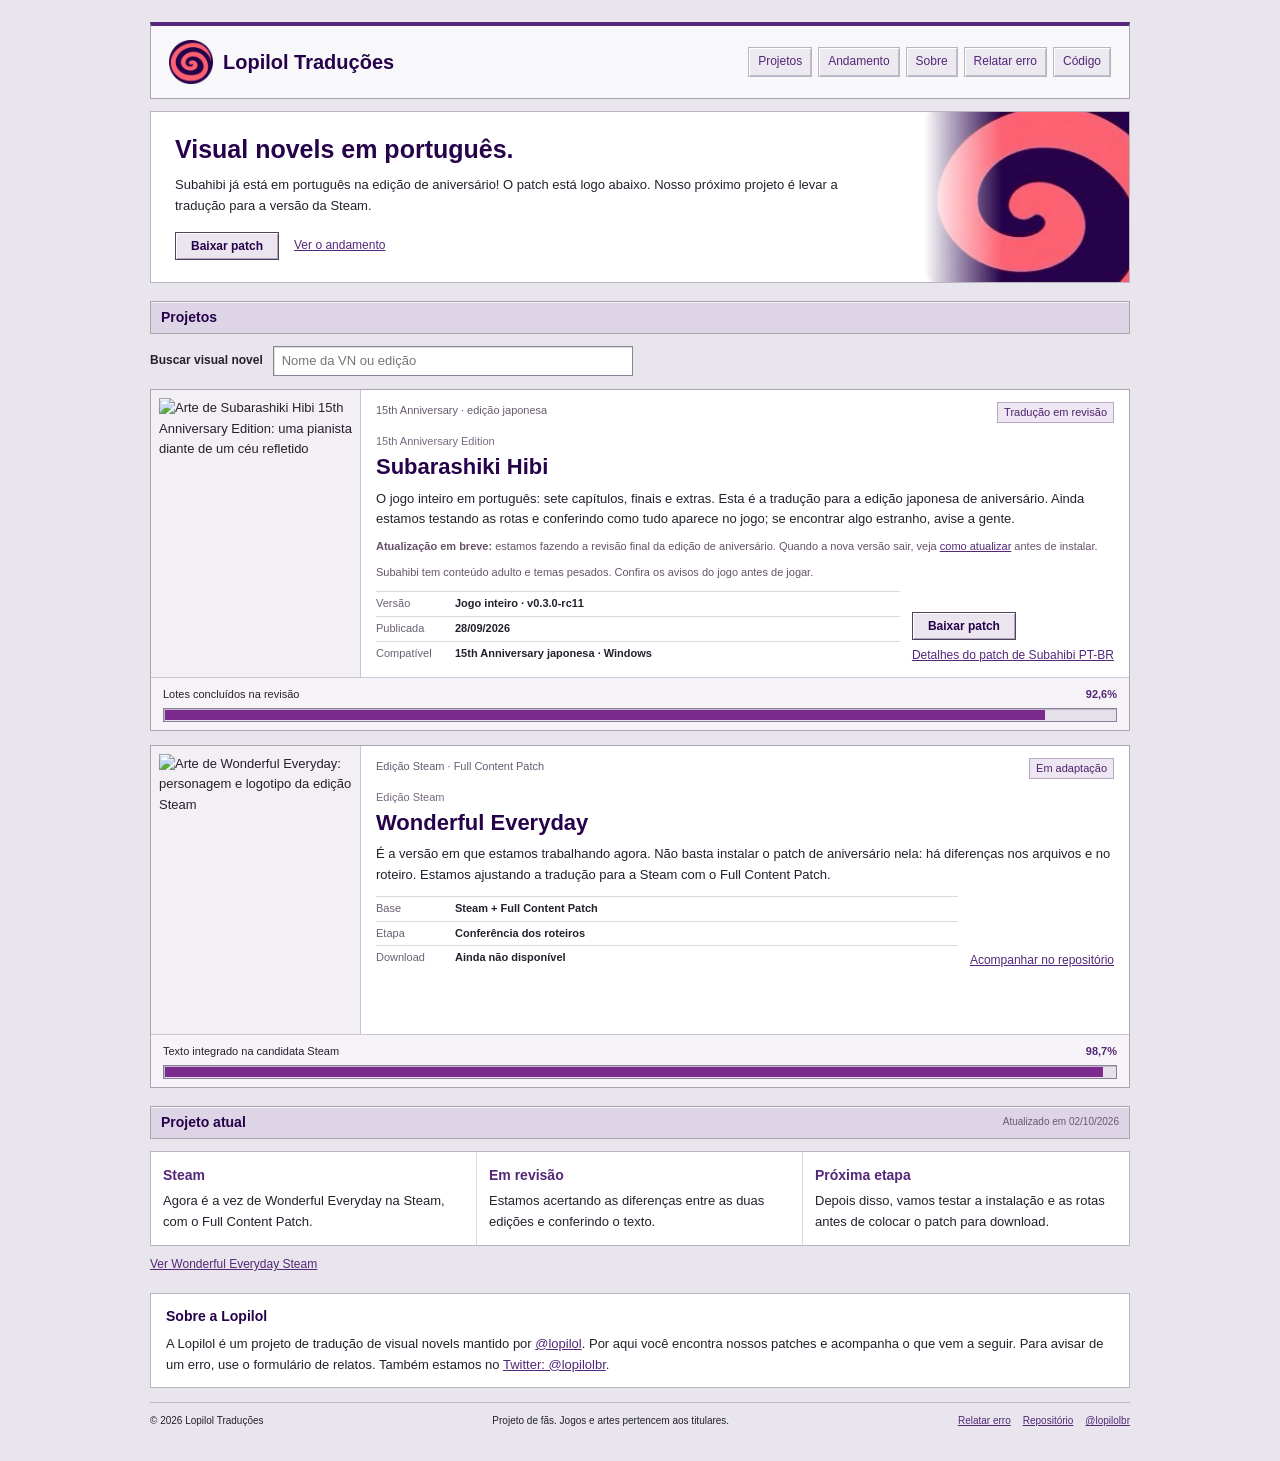
==== commit afc499bb: "Update index.html" ====
--- a/index.html
+++ b/index.html
@@ -89,8 +89,8 @@
           </div>
         </div>
         <div class="project-progress">
-          <div class="project-progress-label"><span>Lotes concluídos na revisão</span><strong>72,0%</strong></div>
-          <div class="project-progress-track" role="progressbar" aria-label="Lotes concluídos na revisão" aria-valuemin="0" aria-valuemax="100" aria-valuenow="72.0"><span class="project-progress-fill" style="width: 72.0%"></span></div>
+          <div class="project-progress-label"><span>Lotes concluídos na revisão</span><strong>92,6%</strong></div>
+          <div class="project-progress-track" role="progressbar" aria-label="Lotes concluídos na revisão" aria-valuemin="0" aria-valuemax="100" aria-valuenow="92.6"><span class="project-progress-fill" style="width: 92.6%"></span></div>
         </div>
       </article>
 
@@ -123,7 +123,7 @@
     </section>
 
     <section class="status-section shell" id="estado" aria-labelledby="status-title">
-      <div class="status-heading"><h2 id="status-title">Projeto atual</h2><span>Atualizado em <time datetime="2026-09-27">27/09/2026</time></span></div>
+      <div class="status-heading"><h2 id="status-title">Projeto atual</h2><span>Atualizado em <time datetime="2026-10-02">02/10/2026</time></span></div>
       <div class="status-grid">
         <p><strong>Steam</strong><span>Agora é a vez de Wonderful Everyday na Steam, com o Full Content Patch.</span></p>
         <p><strong>Em revisão</strong><span>Estamos acertando as diferenças entre as duas edições e conferindo o texto.</span></p>
